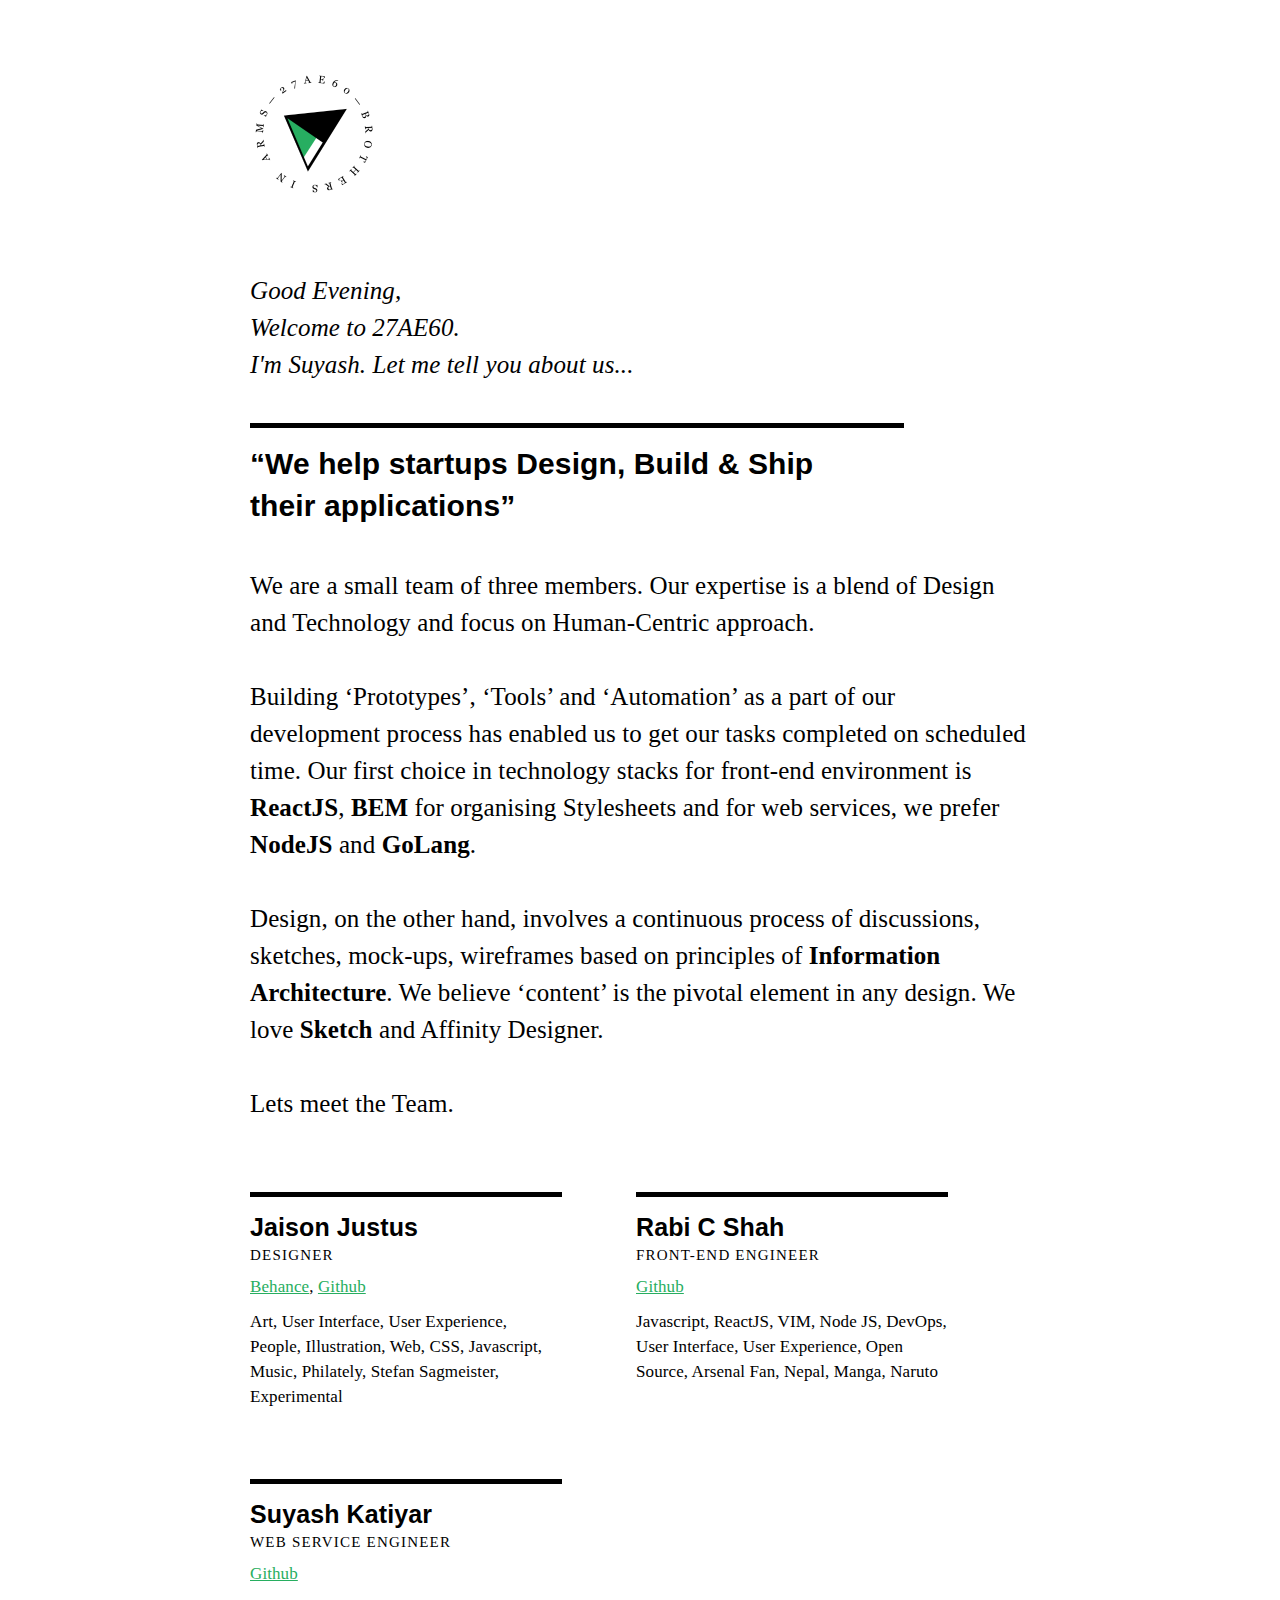
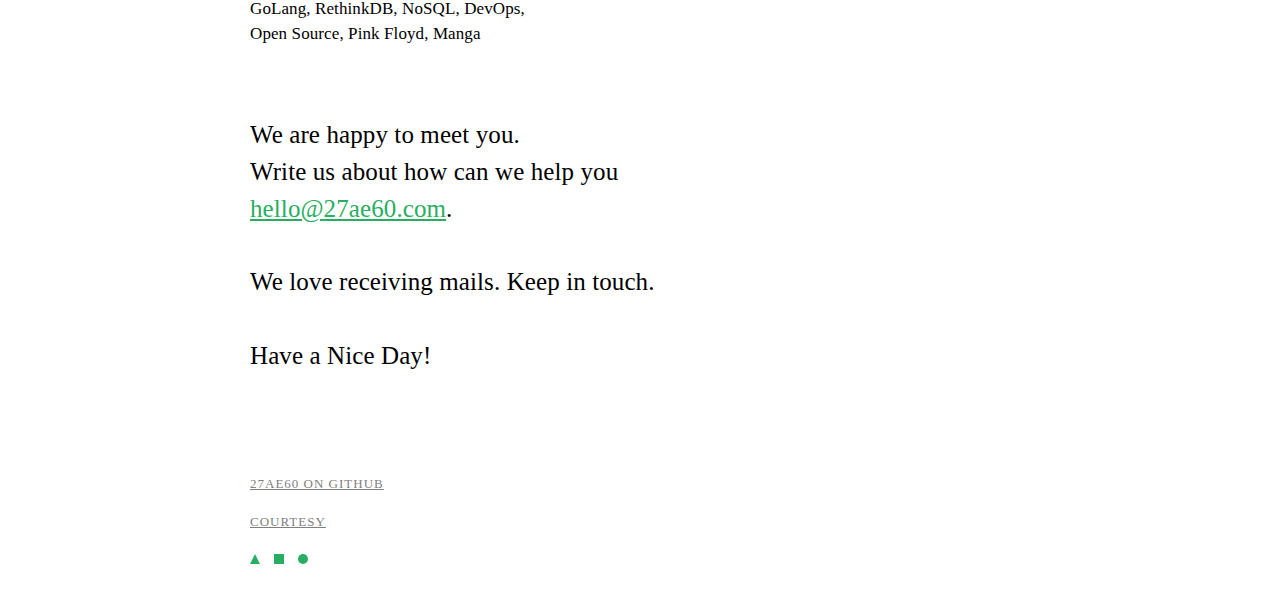
==== index.html @ ac0b4254 "Added 27AE60.github.io" ====
<!DOCTYPE html>
<html>
  <head>
    <meta charset="utf-8">

    <meta name="HandheldFriendly" content="true"/>
  	<meta name="viewport" content="width=device-width,minimum-scale=1,initial-scale=1.0,maximum-scale=1.0,user-scalable=yes"/>
    <meta name="google-site-verification" content="gDb-YOtZEK29QgE-WWm28oUaYZxoWLPmGtnhErwodAc" />

    <!-- Open Graph data -->
		<meta property="og:title" content="27AE60"/>
		<meta property="og:type" content="website" />
		<meta property="og:url" content="http://www.27ae60.com" />
		<meta property="og:image" content="http://www.27ae60.com/assets/images/banner.jpg" />
		<meta property="og:description" content="We help startups Design, Build & Ship their applications"/>
		<meta property="og:site_name" content="Application Design & Development consulting" />

    <!-- Twitter Card data -->
		<meta name="twitter:card" content="summary">
		<meta name="twitter:url" content="http://www.27ae60.com">
		<meta name="twitter:title" content="27AE60">
		<meta name="twitter:description" content="We help startups Design, Build & Ship their applications">
		<meta name="twitter:image" content="http://www.27ae60.com/assets/images/banner.jpg">

    <!-- Schema.org markup for Google+ -->
		<meta itemprop="name" content="27AE60">
		<meta itemprop="description" content="We help startups Design, Build & Ship their applications">
		<meta itemprop="image" content="http://www.27ae60.com/assets/images/banner.jpg">

    <title>27AE60 | Home</title>

    <link rel="shortcut icon" type="image/x-icon" href="favicon.ico">
    <link rel="stylesheet" type="text/css" href="assets/css/homepage.min.css" />
  </head>
  <body>
    <div class="wrapper">
      <header>
        <a href="index.html">
          <img class="logo" src="assets/images/logo.jpg" alt="27AE60's logo"/>
        </a>
        <p class="description description--large descrpition--italic">
          <span class="greet-message">Good Morning</span>, <br/>
          Welcome to 27AE60. <br/>
          I'm <span class="selected-member">Rabi</span>. Let me tell you about us...
        </p>
      </header>
      <section>
        <h1 class="goal">“We help startups Design, Build & Ship their applications”</h1>

        <p class="description description--large">
          We are a small team of three members. Our expertise is a blend of Design and Technology and focus on Human-Centric approach. <br/><br/>

          Building ‘Prototypes’, ‘Tools’ and ‘Automation’ as a part of our development process has enabled us to get our tasks completed on scheduled time. Our first choice in technology stacks for front-end environment is <strong>ReactJS</strong>, <strong>BEM</strong> for organising Stylesheets and for web services, we prefer <strong>NodeJS</strong> and <strong>GoLang</strong>. <br/><br/>

          Design, on the other hand, involves a continuous process of discussions, sketches, mock-ups,  wireframes based on principles of <strong>Information Architecture</strong>. We believe ‘content’ is the pivotal element in any design. We love <strong>Sketch</strong> and Affinity Designer. <br/><br/>

          Lets meet the Team.
        </p>
      </section>
      <section>
        <ol class="team">
          <li class="team__member member">
            <h2 class="member__name">Jaison Justus</h2>
            <p class="member__designation">Designer</p>
            <p class="member__description">
              <a target="_blank" href="https://www.behance.net/jaisonjustus">Behance</a>,
              <a target="_blank" href="https://github.com/jaisonjustus">Github</a>
            </p>
            <p class="member__description">Art, User Interface, User Experience, People, Illustration, Web, CSS, Javascript, Music, Philately, Stefan Sagmeister, Experimental</p>
          </li>
          <li class="team__member member">
            <h2 class="member__name">Rabi C Shah</h2>
            <p class="member__designation">Front-End Engineer</p>
            <p class="member__description"><a target="_blank" href="https://github.com/rabishah">Github</a></p>
            <p class="member__description">Javascript, ReactJS, VIM, Node JS, DevOps, User Interface, User Experience, Open Source, Arsenal Fan, Nepal, Manga, Naruto</p>
          </li>
          <li class="team__member member">
            <h2 class="member__name">Suyash Katiyar</h2>
            <p class="member__designation">Web Service Engineer</p>
            <p class="member__description"><a target="_blank" href="https://github.com/SKatiyar">Github</a></p>
            <p class="member__description">GoLang, RethinkDB, NoSQL, DevOps, Open Source, Pink Floyd, Manga</p>
          </li>
        </ol>
      </section>
      <section>
        <p class="description description--large">
          We are happy to meet you.
          <br/>
          Write us about how can we help you <br/>
          <a href = "mailto:hello@27ae60.com">hello@27ae60.com</a>.
        </p>
        <br/>
        <br/>
        <p class="description description--large">
          We love receiving mails. Keep in touch.
          <br/>
          <br/>
          Have a Nice Day!
        </p>
      </section>
      <footer>
        <ul class="footer__links-wrapper">
          <li class="footer__link">
            <a href="https://github.com/27AE60" target="_blank">27AE60 on Github</a>
          </li>
          <li class="footer__link">
            <a href="courtesy.html">Courtesy</a>
          </li>
          <li class="footer__link">
            <span class="bauhaus triangle"></span>
            <span class="bauhaus square"></span>
            <span class="bauhaus circle"></span>
          </li>
        </ul>
      </footer>
    </div>
    <script type="text/javascript">
      window.onload = function()  {
        greetings();
        chooseATeamMemberToGreet();
      }

      function greetings() {
        var greetMessage = '',
            date = new Date();

            if ( date.getHours() < 12 )  {
                greetMessage = "Good Morning";
            }
            else if ( date.getHours() >= 12 && date.getHours() <= 17 ) {
                greetMessage = "Good Afternoon";
            }
            else if ( date.getHours() > 17 && date.getHours() <= 24 )
            {
                greetMessage = "Good Evening";
            }
            else {
                greetMessage = "Hello there";
            }

        document.getElementsByClassName('greet-message')[0].innerHTML = greetMessage;
      };

      function chooseATeamMemberToGreet()  {
        var TeamMembers = ['Jaison', 'Rabi', 'Suyash'],
            selected = TeamMembers[(Math.random() * (TeamMembers.length - 0) ) << 0];

        document.getElementsByClassName('selected-member')[0].innerHTML = selected;
      };
    </script>
    <script>
      (function(i,s,o,g,r,a,m){i['GoogleAnalyticsObject']=r;i[r]=i[r]||function(){
      (i[r].q=i[r].q||[]).push(arguments)},i[r].l=1*new Date();a=s.createElement(o),
      m=s.getElementsByTagName(o)[0];a.async=1;a.src=g;m.parentNode.insertBefore(a,m)
      })(window,document,'script','//www.google-analytics.com/analytics.js','ga');

      ga('create', 'UA-71375577-1', 'auto');
      ga('send', 'pageview');

    </script>
  </body>
</html>
---- assets/css/homepage.min.css ----
body,header,h1,p{margin:0;padding:0}a{color:#27ae60;border:0}.wrapper{width:780px;margin:auto}.logo{width:128px;margin:70px 0}.goal{font-family:'Helvetica';font-size:30px;line-height:42px;letter-spacing:.1px;font-weight:700;border-top:5px solid #000;display:table;padding:15px 30px 0 0;margin:40px 0;width:80%}.description{font-family:'Times New Roman';letter-spacing:.1px}.descrpition--italic{font-style:italic}.description--large{font-size:25px;line-height:37px}.description--small{font-size:20px}.team{width:100%;padding:0;margin:0}.team__member,.member{width:40%;list-style:none;display:inline-table;box-sizing:border-box;margin:70px 70px 70px 0}.team__member:last-child{margin-top:0}.member__name{font-family:'Helvetica';font-size:25px;line-height:30px;letter-spacing:.1px;border-top:5px solid #000;padding:15px 0 0;margin:0}.member__designation{font-family:'Times New Roman',Serif;font-size:15px;letter-spacing:1.2px;margin-top:5px;text-transform:uppercase}.member__description{font-family:'Times New Roman';font-size:17px;line-height:24px;letter-spacing:.1px;margin-top:10px}.footer__links-wrapper{width:100%;margin:130px 0 40px;padding:0}.footer__link{list-style:none;margin:20px 0}.footer__link a{color:gray;font-size:13px;letter-spacing:1px;text-transform:uppercase}.bauhaus{display:inline-block;margin:0 10px 0 0}.triangle{width:0;height:0;border-style:solid;border-width:0 5px 10px 5px;border-color:transparent transparent #27ae60 transparent}.square,.circle{width:10px;height:10px;background-color:#27ae60}.circle{border-radius:10px}.courtesy li{font-family:'Times New Roman';line-height:37px;font-size:25px;letter-spacing:.1px;margin-top:10px}@media only screen and (min-width:320px){.wrapper{width:80%}.logo{width:100px;margin:30px 0}.description--large{font-size:20px;line-height:32px}.goal{width:100%;font-size:25px;line-height:35px;padding-right:0}.team__member{width:100%;display:block;margin:40px 0}.member__description{font-size:17px;line-height:25px}.footer__links-wrapper{margin-top:50px}.goal-mod{width:40%!important}.courtesy{width:auto}.courtesy li{font-size:20px;line-height:30px}}@media only screen and (min-width:600px){.wrapper{width:70%}.logo{margin:70px 0}.team__member{width:70%}.courtesy li{font-size:20px;line-height:32px}}@media only screen and (min-width:768px){.wrapper{width:80%}.logo{margin:70px 0}.goal{width:80%;font-size:27px}.description--large{font-size:25px;line-height:37px}.team__member{width:50%}.member__description{font-size:17px;line-height:25px}.courtesy li{font-size:22px;line-height:32px}}@media only screen and (min-width:1024px){.wrapper{width:780px}.goal{font-size:30px;line-height:42px;padding:15px 30px 0 0;width:80%}.goal-mod{width:30%!important}.logo{width:128px;margin:70px 0}.description--large{font-size:25px;line-height:37px}.team__member{width:40%;display:inline-table;margin:70px 70px 70px 0}.courtesy li{line-height:37px;font-size:25px}.footer__links-wrapper{margin-top:100px}}
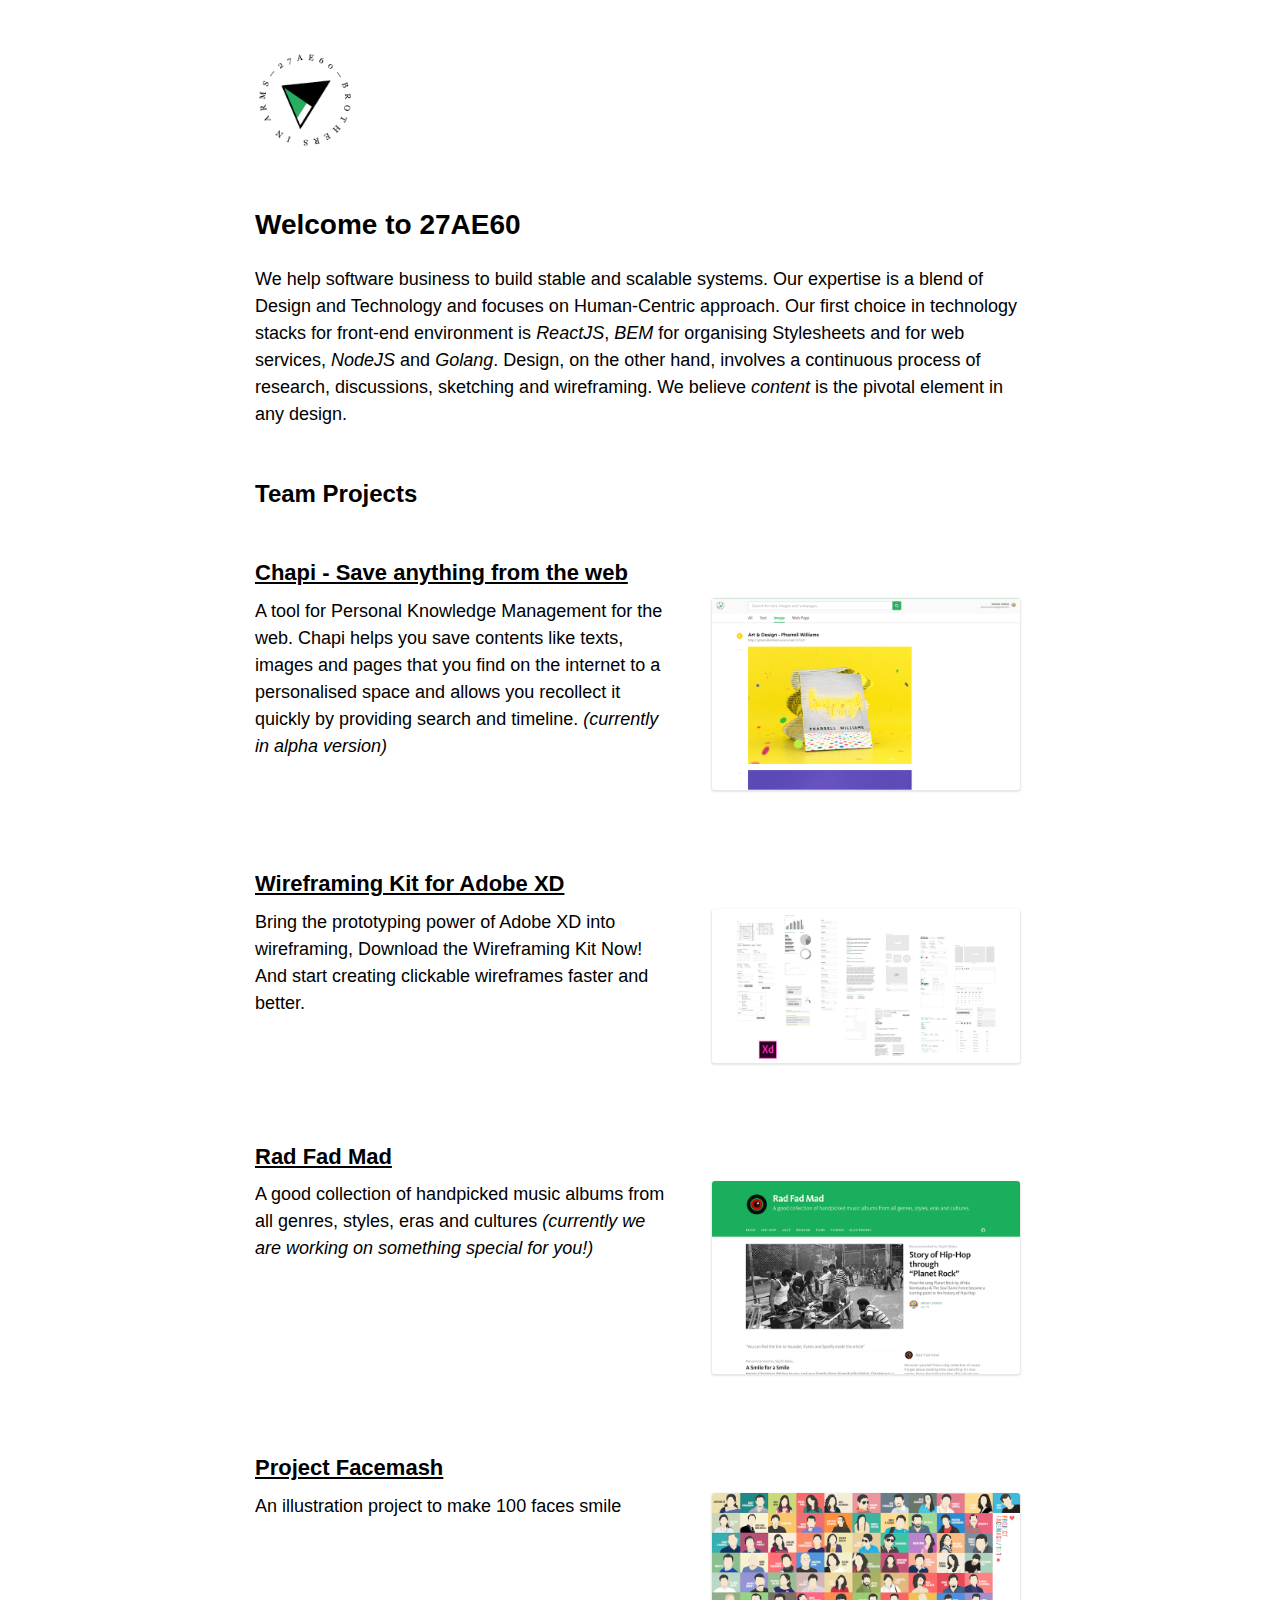
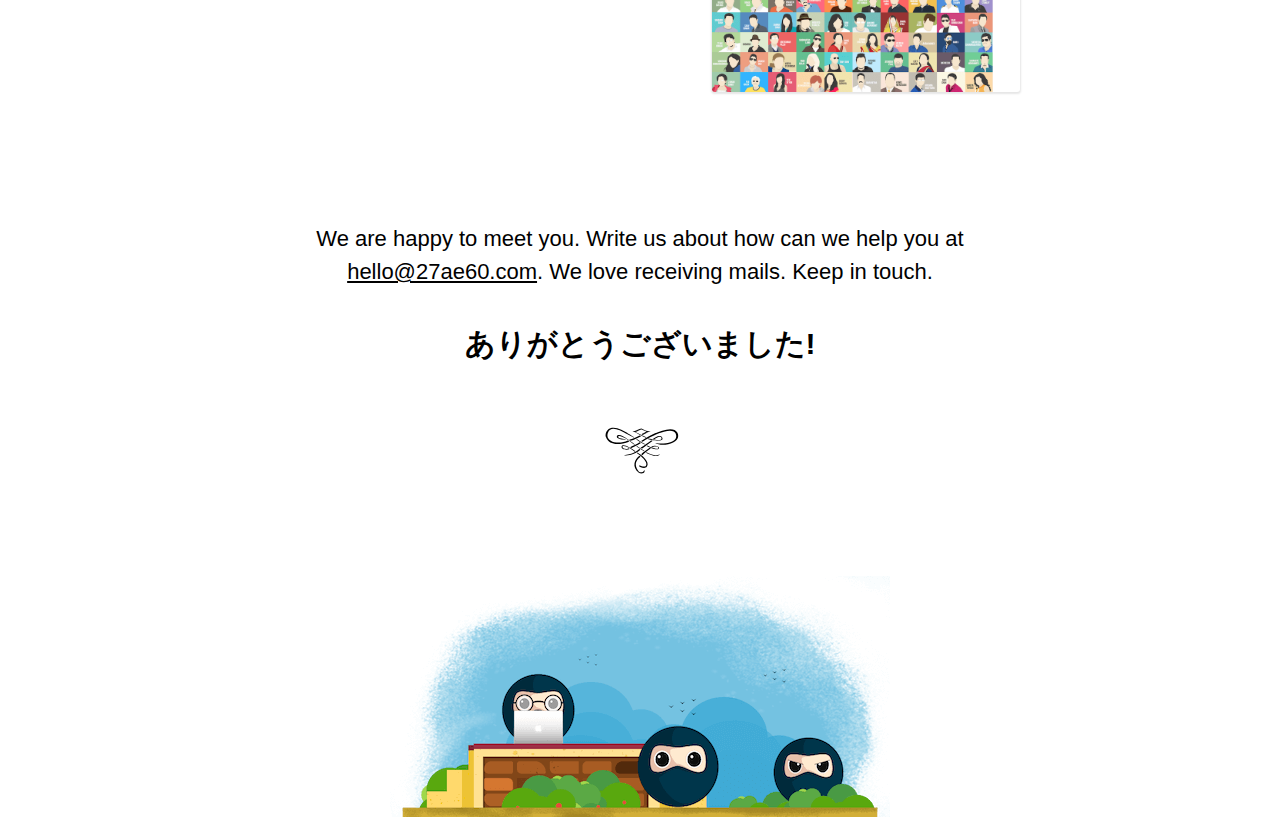
==== commit c61ab6a6: "Website version 2" ====
--- a/index.html
+++ b/index.html
@@ -1,8 +1,8 @@
 <!DOCTYPE html>
 <html>
   <head>
+		<title>27AE60 | Home</title>
     <meta charset="utf-8">
-
     <meta name="HandheldFriendly" content="true"/>
   	<meta name="viewport" content="width=device-width,minimum-scale=1,initial-scale=1.0,maximum-scale=1.0,user-scalable=yes"/>
     <meta name="google-site-verification" content="gDb-YOtZEK29QgE-WWm28oUaYZxoWLPmGtnhErwodAc" />
@@ -27,127 +27,75 @@
 		<meta itemprop="description" content="We help startups Design, Build & Ship their applications">
 		<meta itemprop="image" content="http://www.27ae60.com/assets/images/banner.jpg">
 
-    <title>27AE60 | Home</title>
-
     <link rel="shortcut icon" type="image/x-icon" href="favicon.ico">
-    <link rel="stylesheet" type="text/css" href="assets/css/homepage.min.css" />
+    <link rel="stylesheet" type="text/css" href="assets/css/homepage.css" />
   </head>
   <body>
     <div class="wrapper">
-      <header>
+      <header class="Spacing__50">
         <a href="index.html">
           <img class="logo" src="assets/images/logo.jpg" alt="27AE60's logo"/>
         </a>
-        <p class="description description--large descrpition--italic">
-          <span class="greet-message">Good Morning</span>, <br/>
-          Welcome to 27AE60. <br/>
-          I'm <span class="selected-member">Rabi</span>. Let me tell you about us...
-        </p>
       </header>
-      <section>
-        <h1 class="goal">“We help startups Design, Build & Ship their applications”</h1>
-
-        <p class="description description--large">
-          We are a small team of three members. Our expertise is a blend of Design and Technology and focus on Human-Centric approach. <br/><br/>
-
-          Building ‘Prototypes’, ‘Tools’ and ‘Automation’ as a part of our development process has enabled us to get our tasks completed on scheduled time. Our first choice in technology stacks for front-end environment is <strong>ReactJS</strong>, <strong>BEM</strong> for organising Stylesheets and for web services, we prefer <strong>NodeJS</strong> and <strong>GoLang</strong>. <br/><br/>
-
-          Design, on the other hand, involves a continuous process of discussions, sketches, mock-ups,  wireframes based on principles of <strong>Information Architecture</strong>. We believe ‘content’ is the pivotal element in any design. We love <strong>Sketch</strong> and Affinity Designer. <br/><br/>
-
-          Lets meet the Team.
+      <section class="Spacing__50">
+				<h1 class="Spacing__20">Welcome to 27AE60</h1>
+				<p>We help software business to build stable and scalable  systems.
+          Our expertise is a blend of Design and Technology and focuses on Human-Centric approach. Our first choice in technology stacks for front-end environment is <em>ReactJS</em>, <em>BEM</em> for organising Stylesheets and for web services, <em>NodeJS</em> and <em>Golang</em>. Design, on the other hand, involves a continuous process of research, discussions, sketching and  wireframing. We believe <em>content</em> is the pivotal element in any design.
         </p>
       </section>
-      <section>
-        <ol class="team">
-          <li class="team__member member">
-            <h2 class="member__name">Jaison Justus</h2>
-            <p class="member__designation">Designer</p>
-            <p class="member__description">
-              <a target="_blank" href="https://www.behance.net/jaisonjustus">Behance</a>,
-              <a target="_blank" href="https://github.com/jaisonjustus">Github</a>
-            </p>
-            <p class="member__description">Art, User Interface, User Experience, People, Illustration, Web, CSS, Javascript, Music, Philately, Stefan Sagmeister, Experimental</p>
-          </li>
-          <li class="team__member member">
-            <h2 class="member__name">Rabi C Shah</h2>
-            <p class="member__designation">Front-End Engineer</p>
-            <p class="member__description"><a target="_blank" href="https://github.com/rabishah">Github</a></p>
-            <p class="member__description">Javascript, ReactJS, VIM, Node JS, DevOps, User Interface, User Experience, Open Source, Arsenal Fan, Nepal, Manga, Naruto</p>
-          </li>
-          <li class="team__member member">
-            <h2 class="member__name">Suyash Katiyar</h2>
-            <p class="member__designation">Web Service Engineer</p>
-            <p class="member__description"><a target="_blank" href="https://github.com/SKatiyar">Github</a></p>
-            <p class="member__description">GoLang, RethinkDB, NoSQL, DevOps, Open Source, Pink Floyd, Manga</p>
-          </li>
-        </ol>
-      </section>
-      <section>
-        <p class="description description--large">
-          We are happy to meet you.
-          <br/>
-          Write us about how can we help you <br/>
+			<section class="Spacing__80">
+				<h2 class="Spacing__50">Team Projects</h2>
+				
+				<ol class="Projects">
+					<li class="Project">
+						<h3 class="Spacing__10">
+							<a href="http://chapiapp.com" target="_blank">
+								Chapi - Save anything from the web
+							</a>
+						</h3>
+						<img class="Project__Banner Spacing__20" src="assets/images/chapi.png"/>
+						<p class="Spacing__30">A tool for Personal Knowledge Management for the web. Chapi helps you save contents like texts, images and pages that you find on the internet to a personalised space and allows you recollect it quickly by providing search and timeline. <em>(currently in alpha version)</em></p>
+					</li>
+					<li class="Project">
+						<h3 class="Spacing__10">
+							<a href="https://medium.com/@jaisonjustus/wireframing-kit-for-adobe-xd-b8da95a82553" target="_blank">
+								Wireframing Kit for Adobe XD
+							</a>
+						</h3>
+						<img class="Project__Banner Spacing__20" src="assets/images/wireframing-kit.png"/>
+						<p class="Spacing__30">Bring the prototyping power of Adobe XD into wireframing, Download the Wireframing Kit Now! And start creating clickable wireframes faster and better.</p>
+					</li>
+					<li class="Project">
+						<h3 class="Spacing__10">
+							<a href="https://medium.com/rad-fad-mad" target="_blank">
+								Rad Fad Mad
+							</a>
+						</h3>
+						<img class="Project__Banner Spacing__20" src="assets/images/rad-fad-mad.png"/>
+						<p class="Spacing__30">A good collection of handpicked music albums from all genres, styles, eras and cultures <em>(currently we are working on something special for you!)</em></p>
+					</li>
+					<li class="Project">
+						<h3 class="Spacing__10">
+							<a href="https://www.behance.net/gallery/26493887/Project-Facemash-101-Lovely-Faces" target="_blank">	
+								Project Facemash
+							</a>
+						</h3>
+						<img class="Project__Banner Spacing__20" src="assets/images/facemash.png"/>
+						<p class="Spacing__30">An illustration project to make 100 faces smile</p>
+					</li>
+				</ol>
+			</section>
+      <footer>
+				<blockquote class="Greet Spacing__20">
+          We are happy to meet you. Write us about how can we help you at 
           <a href = "mailto:hello@27ae60.com">hello@27ae60.com</a>.
-        </p>
-        <br/>
-        <br/>
-        <p class="description description--large">
-          We love receiving mails. Keep in touch.
-          <br/>
-          <br/>
-          Have a Nice Day!
-        </p>
-      </section>
-      <footer>
-        <ul class="footer__links-wrapper">
-          <li class="footer__link">
-            <a href="https://github.com/27AE60" target="_blank">27AE60 on Github</a>
-          </li>
-          <li class="footer__link">
-            <a href="courtesy.html">Courtesy</a>
-          </li>
-          <li class="footer__link">
-            <span class="bauhaus triangle"></span>
-            <span class="bauhaus square"></span>
-            <span class="bauhaus circle"></span>
-          </li>
-        </ul>
+          We love receiving mails. Keep in touch.<br/><br/>
+					<span class="Greet__Tag">ありがとうございました!</span>
+        </blockquote>
+				<img class="Fleuron Spacing__80" src="assets/images/fleuron.svg"/>
+				<img class="Footer__Image" src="assets/images/artwork-team.png"/>
       </footer>
     </div>
-    <script type="text/javascript">
-      window.onload = function()  {
-        greetings();
-        chooseATeamMemberToGreet();
-      }
-
-      function greetings() {
-        var greetMessage = '',
-            date = new Date();
-
-            if ( date.getHours() < 12 )  {
-                greetMessage = "Good Morning";
-            }
-            else if ( date.getHours() >= 12 && date.getHours() <= 17 ) {
-                greetMessage = "Good Afternoon";
-            }
-            else if ( date.getHours() > 17 && date.getHours() <= 24 )
-            {
-                greetMessage = "Good Evening";
-            }
-            else {
-                greetMessage = "Hello there";
-            }
-
-        document.getElementsByClassName('greet-message')[0].innerHTML = greetMessage;
-      };
-
-      function chooseATeamMemberToGreet()  {
-        var TeamMembers = ['Jaison', 'Rabi', 'Suyash'],
-            selected = TeamMembers[(Math.random() * (TeamMembers.length - 0) ) << 0];
-
-        document.getElementsByClassName('selected-member')[0].innerHTML = selected;
-      };
-    </script>
     <script>
       (function(i,s,o,g,r,a,m){i['GoogleAnalyticsObject']=r;i[r]=i[r]||function(){
       (i[r].q=i[r].q||[]).push(arguments)},i[r].l=1*new Date();a=s.createElement(o),
--- a/assets/css/homepage.css
+++ b/assets/css/homepage.css
@@ -0,0 +1,236 @@
+body, h1, h2, h3, h4, h5, h6, p {
+	margin: 0;
+  padding: 0;
+}
+
+body{
+	font-family: -apple-system, BlinkMacSystemFont, "Segoe UI", Helvetica, Arial, sans-serif, "Apple Color Emoji", "Segoe UI Emoji", "Segoe UI Symbol";
+}
+
+.Text__Center {
+	text-align: center;
+}
+
+.Spacing__Center {
+    margin-left: auto;
+    margin-right: auto;
+}
+
+.Spacing__80 { margin-bottom: 80px !important; }
+.Spacing__70 { margin-bottom: 70px !important; }
+.Spacing__60 { margin-bottom: 60px !important; }
+.Spacing__50 { margin-bottom: 50px !important; }
+.Spacing__40 { margin-bottom: 40px !important; }
+.Spacing__30 { margin-bottom: 30px !important; }
+.Spacing__20 { margin-bottom: 20px !important; }
+.Spacing__10 { margin-bottom: 10px !important; }
+.Spacing__7 { margin-bottom: 7px !important; }
+.Spacing__5 { margin-bottom: 5px !important; }
+.Spacing__3 { margin-bottom: 3px !important; }
+
+h1 {
+	font-size: 28px;
+	line-height: 1.5;
+}
+
+h2 {
+	font-size: 24px;
+	font-weight: 700;
+	line-height: 1.3;
+	display: table;
+}
+
+h3 {
+	width: 80%;
+	font-size: 22px;
+	font-weight: 600;
+	line-height: 1.3;
+}
+
+p	{
+	font-size: 18px;
+	line-height: 1.5;
+}
+
+blockquote {
+	font-size: 20px;
+	line-height: 1.5;
+	margin: 0;
+}
+
+a {
+	color: #000;
+	transition: color 100ms ease-in-out;
+}
+
+a:hover {
+	color: #27ae60;
+}
+
+.wrapper  {
+	width: 800px;
+  padding: 0 15px;
+  margin: auto;
+	box-sizing: border-box;
+}
+
+.Subtitle	{
+	color: #808080;
+	font-size: 16px;
+		font-weight: 400;
+}
+
+header	{
+	padding: 50px 0 0 0;
+}
+
+.logo {
+  width: 100px;
+}
+
+.Projects {
+	margin: 0;
+	padding: 0;
+}
+
+.Project {
+	overflow: hidden;
+	margin-bottom: 60px;
+}
+
+.Project__Banner {
+	border-radius: 3px;
+	box-shadow: 0 1px 2px 1px rgba(0,0,0,0.1);
+}
+
+.Project__Link	{
+	
+}
+
+.Team {
+	margin: 0;
+	padding: 0;
+	list-style: none;
+	display: flex;
+	flex-direction: row;
+	justify-content: space-around;
+}
+
+.Member {
+	width: 33%;
+	text-align: center;
+}
+
+.Member__Image {
+	width: 30%;
+	margin: 15px auto;
+}
+
+.Member__Name {
+	font-size: 20px;
+	font-weight: 600;
+	margin: 0;
+}
+
+.Member__Designation	{
+	font-size: 14px;
+	color: #808080;
+	margin: 0;
+}
+
+.Button	{
+	font-size: 16px;
+	text-decoration: none;
+	padding: 10px 30px;
+	border-radius: 3px;
+	background: #27ae60;
+	color: #fff;
+	display: table;
+	margin-left: 2px;
+	box-shadow: 0 3px 1px 0 #1B7943;
+	text-shadow: 1px 1px 0px #1B7943;
+}
+
+.Button:hover	{
+	background: #28bb66;
+}
+
+
+footer {
+	text-align: center;
+}
+
+.Fleuron	{
+	margin: auto;
+  width: 100px;
+	display: block;
+}
+
+.Footer__Image	{
+	margin-bottom: -2px;
+}
+
+@media only screen and (min-width: 320px) {
+  .wrapper{
+		width: 100%;
+	}
+	
+	.Project__Banner {
+		width: 100%;
+		float: none;
+		margin: 0;
+	}
+	
+	.Footer__Image	{
+		width: 100%;
+	}
+}
+
+.Greet {
+/*	font-family: georgia;*/
+	font-size: 22px;
+/*	color: #808080;*/
+/*	font-style: italic;*/
+}
+
+@media only screen and (min-width: 320px) {
+	.Greet {
+		padding: 10px;
+	}
+}
+
+@media only screen and (min-width: 500px) {
+	.Footer__Image	{
+		width: 500px;
+	}
+}
+
+@media only screen and (min-width: 768px) {
+	.Project__Banner {
+		width: 40%;
+		float: right;
+		margin: 0 5px 0 40px;
+	}
+	
+	.wrapper{
+		padding: 0 20px;
+	}
+	
+	.Greet {
+		padding: 30px;
+	}
+	
+	.Greet__Tag {
+		font-size: 30px;
+		font-weight: 900;
+		line-height: 1.5;
+	}
+
+}
+
+@media only screen and (min-width: 800px) {
+  .wrapper{
+		width: 800px;
+		padding: 0 15px;
+	}
+}